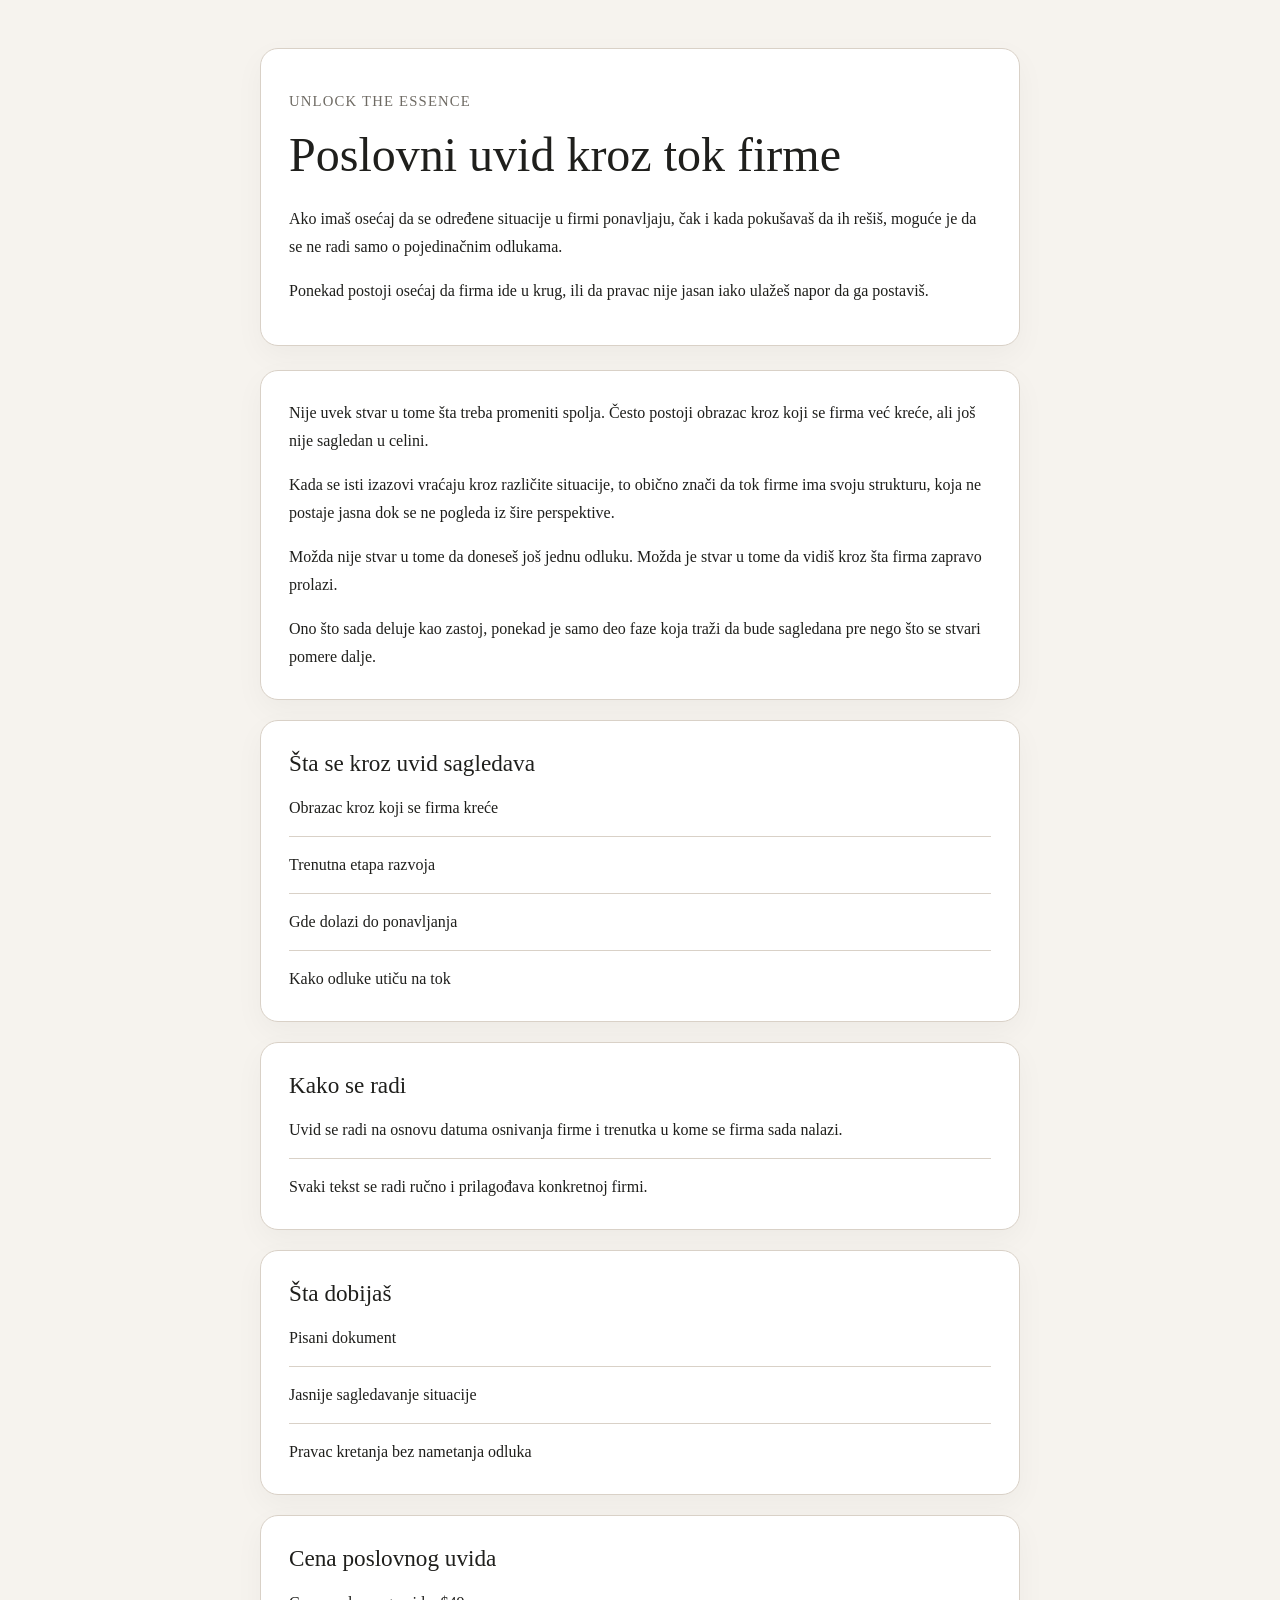
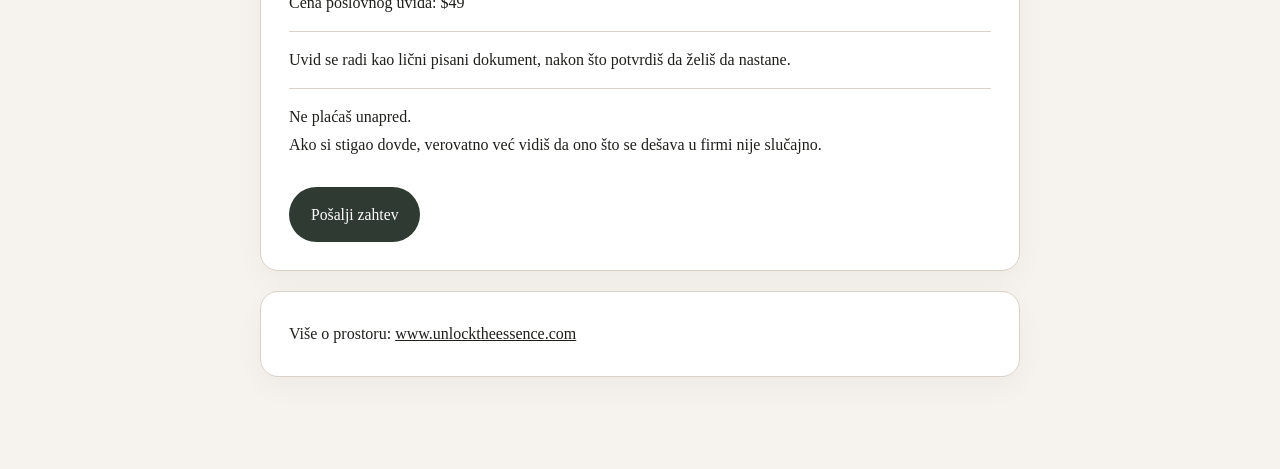
==== index.html @ c8be570e "Update index.html" ====
<!DOCTYPE html>
<html lang="sr">
<head>
  <meta charset="UTF-8" />
  <meta name="viewport" content="width=device-width, initial-scale=1.0" />
  <title>Poslovni uvid kroz tok firme | Unlock the Essence</title>
  <meta
    name="description"
    content="Ako imaš osećaj da se u firmi stvari ponavljaju ili da pravac nije jasan, ovde možeš sagledati obrazac kroz koji se firma kreće."
  />
  <link rel="stylesheet" href="style.css" />
</head>

<body>
  <main class="container">

    <section class="hero">
      <p class="eyebrow">Unlock the Essence</p>
      <h1>Poslovni uvid kroz tok firme</h1>

      <p>
        Ako imaš osećaj da se određene situacije u firmi ponavljaju, čak i kada pokušavaš da ih rešiš,
        moguće je da se ne radi samo o pojedinačnim odlukama.
      </p>

      <p>
        Ponekad postoji osećaj da firma ide u krug, ili da pravac nije jasan iako ulažeš napor da ga postaviš.
      </p>
    </section>

    <section class="section">

      <p>
        Nije uvek stvar u tome šta treba promeniti spolja.
        Često postoji obrazac kroz koji se firma već kreće, ali još nije sagledan u celini.
      </p>

      <p>
        Kada se isti izazovi vraćaju kroz različite situacije, to obično znači da tok firme ima svoju strukturu,
        koja ne postaje jasna dok se ne pogleda iz šire perspektive.
      </p>

      <p>
        Možda nije stvar u tome da doneseš još jednu odluku.
        Možda je stvar u tome da vidiš kroz šta firma zapravo prolazi.
      </p>

      <p>
        Ono što sada deluje kao zastoj, ponekad je samo deo faze koja traži da bude sagledana pre nego što se stvari pomere dalje.
      </p>

    </section>

    <section class="section">

      <h2>Šta se kroz uvid sagledava</h2>

      <div class="card">
        <p>Obrazac kroz koji se firma kreće</p>
        <p>Trenutna etapa razvoja</p>
        <p>Gde dolazi do ponavljanja</p>
        <p>Kako odluke utiču na tok</p>
      </div>

    </section>

    <section class="section">

      <h2>Kako se radi</h2>

      <div class="card">
        <p>
          Uvid se radi na osnovu datuma osnivanja firme i trenutka u kome se firma sada nalazi.
        </p>

        <p>
          Svaki tekst se radi ručno i prilagođava konkretnoj firmi.
        </p>
      </div>

    </section>

    <section class="section">

      <h2>Šta dobijaš</h2>

      <div class="card">
        <p>Pisani dokument</p>
        <p>Jasnije sagledavanje situacije</p>
        <p>Pravac kretanja bez nametanja odluka</p>
      </div>

    </section>

    <section class="section">

      <h2>Cena poslovnog uvida</h2>

      <div class="card">
        <p>Cena poslovnog uvida: $49</p>

        <p>
          Uvid se radi kao lični pisani dokument, nakon što potvrdiš da želiš da nastane.
        </p>

        <p>Ne plaćaš unapred.</p>
      </div>

      <!-- PRELAZ + CTA -->
      <p class="transition">
        Ako si stigao dovde, verovatno već vidiš da ono što se dešava u firmi nije slučajno.
      </p>

      <a class="button" href="https://uvid.unlocktheessence.com/#biznis">
        Pošalji zahtev
      </a>

    </section>

    <section class="section">
      <p>
        Više o prostoru:
        <a href="https://www.unlocktheessence.com">www.unlocktheessence.com</a>
      </p>
    </section>

  </main>
</body>
</html>
---- style.css ----
:root {
  --bg: #f6f3ee;
  --surface: #ffffff;
  --text: #1f1f1c;
  --muted: #6e6a63;
  --line: #d9d1c7;
  --accent: #2f3a32;
  --accent-hover: #243029;
  --max-width: 760px;
  --radius: 18px;
  --shadow: 0 10px 30px rgba(0, 0, 0, 0.04);
}

* {
  box-sizing: border-box;
}

html {
  font-size: 16px;
  scroll-behavior: smooth;
}

body {
  margin: 0;
  font-family: Georgia, "Times New Roman", serif;
  background: var(--bg);
  color: var(--text);
  line-height: 1.75;
}

main {
  display: block;
}

.container {
  width: min(100% - 32px, var(--max-width));
  margin: 0 auto;
  padding: 48px 0 72px;
}

.hero,
.section,
.ctaBlock {
  background: var(--surface);
  border: 1px solid var(--line);
  border-radius: var(--radius);
  box-shadow: var(--shadow);
}

.hero {
  padding: 40px 28px;
  margin-bottom: 24px;
}

.section {
  padding: 28px;
  margin-bottom: 20px;
}

.ctaBlock {
  padding: 36px 28px;
  text-align: left;
}

.eyebrow {
  margin: 0 0 10px;
  font-size: 0.92rem;
  letter-spacing: 0.08em;
  text-transform: uppercase;
  color: var(--muted);
}

h1,
h2 {
  margin-top: 0;
  color: var(--text);
  font-weight: 500;
  line-height: 1.25;
}

h1 {
  margin-bottom: 20px;
  font-size: clamp(2rem, 4vw, 3rem);
}

h2 {
  margin-bottom: 16px;
  font-size: 1.45rem;
}

p {
  margin: 0 0 16px;
}

p:last-child {
  margin-bottom: 0;
}

.card {
  padding: 0;
}

.card p {
  padding: 0 0 14px;
  margin: 0 0 14px;
  border-bottom: 1px solid var(--line);
}

.card p:last-child {
  padding-bottom: 0;
  margin-bottom: 0;
  border-bottom: none;
}

.button {
  display: inline-block;
  margin-top: 12px;
  padding: 14px 22px;
  border-radius: 999px;
  background: var(--accent);
  color: #ffffff;
  text-decoration: none;
  font-size: 0.98rem;
  transition: background 0.2s ease, transform 0.2s ease;
}

.button:hover,
.button:focus {
  background: var(--accent-hover);
  transform: translateY(-1px);
}

.button:focus-visible {
  outline: 2px solid #000;
  outline-offset: 3px;
}

a {
  color: inherit;
}

@media (max-width: 640px) {
  .container {
    width: min(100% - 20px, var(--max-width));
    padding: 24px 0 48px;
  }

  .hero,
  .section,
  .ctaBlock {
    padding-left: 20px;
    padding-right: 20px;
  }

  .hero {
    padding-top: 28px;
    padding-bottom: 28px;
  }

  .section,
  .ctaBlock {
    padding-top: 22px;
    padding-bottom: 22px;
  }

  h2 {
    font-size: 1.28rem;
  }
}
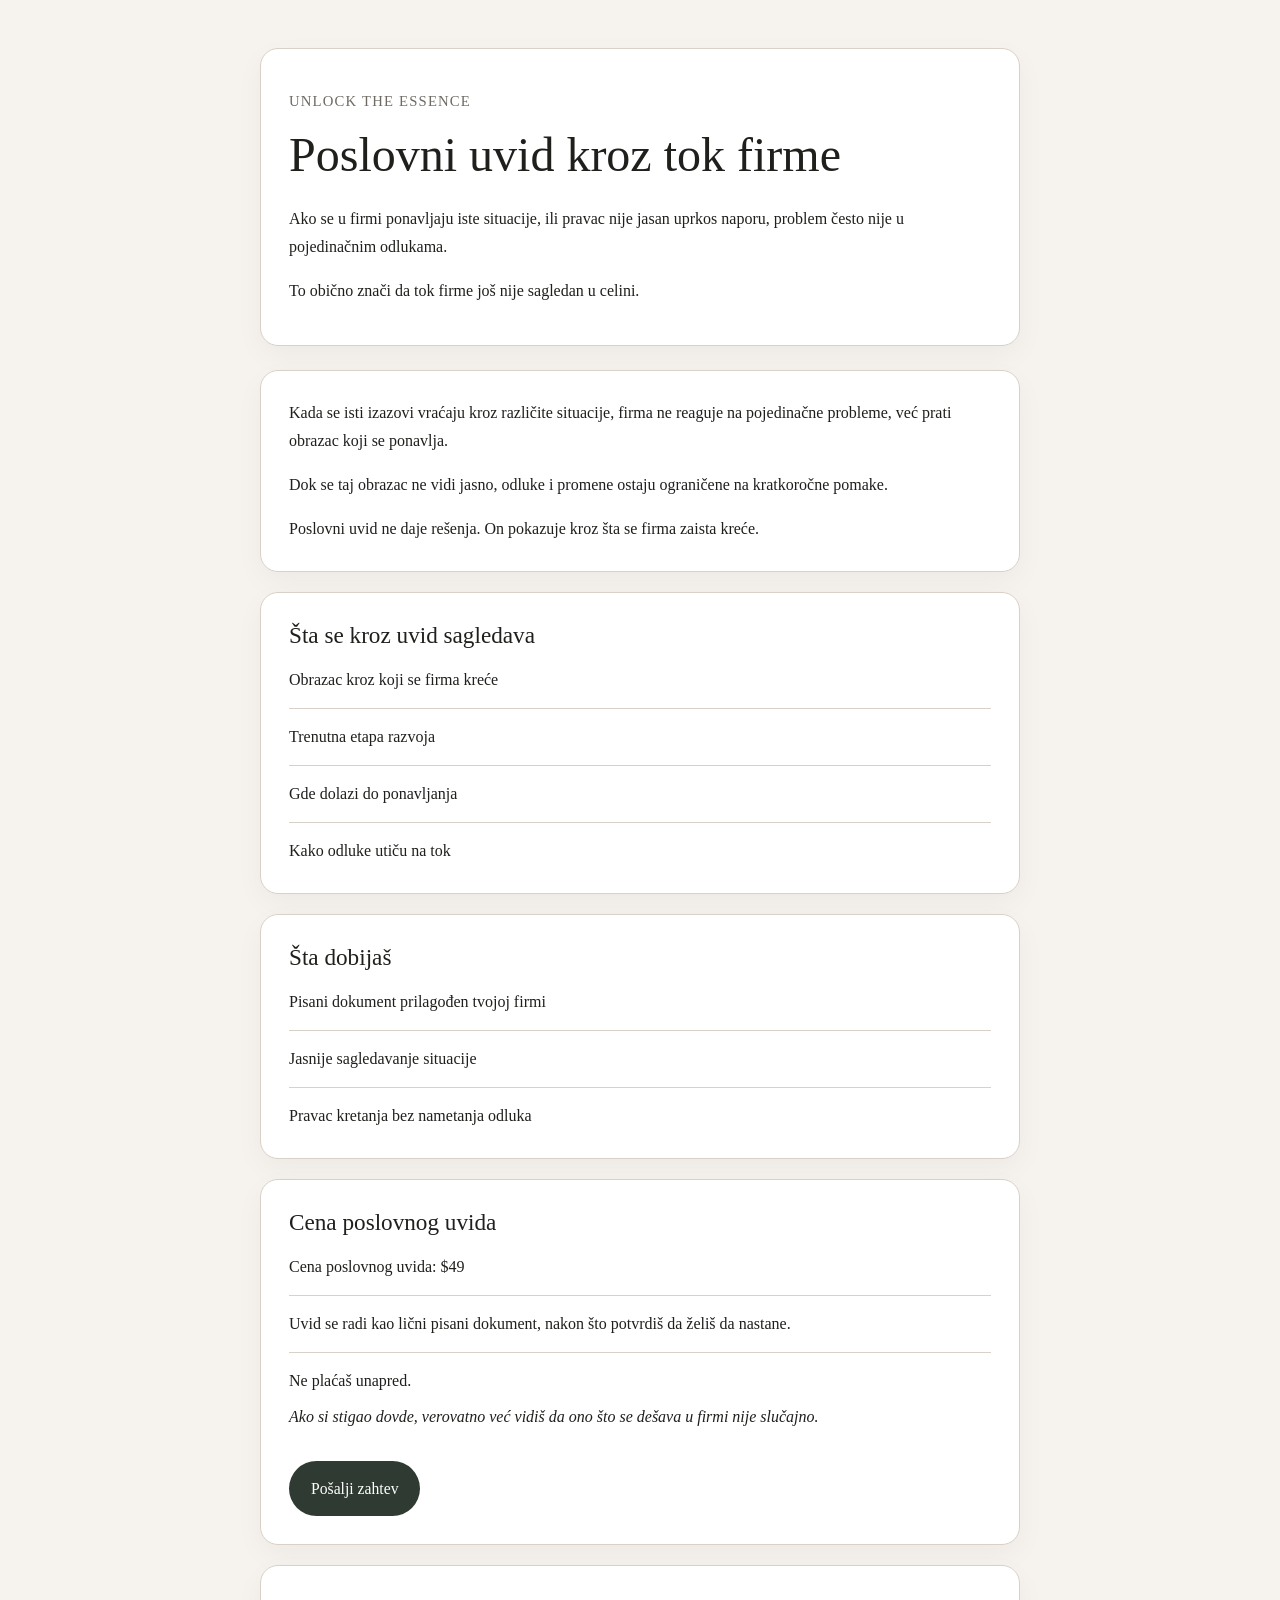
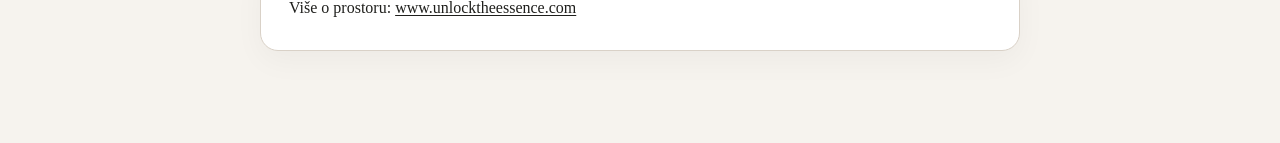
==== commit d03f40c3: "Update index.html" ====
--- a/index.html
+++ b/index.html
@@ -19,34 +19,32 @@
       <h1>Poslovni uvid kroz tok firme</h1>
 
       <p>
-        Ako imaš osećaj da se određene situacije u firmi ponavljaju, čak i kada pokušavaš da ih rešiš,
-        moguće je da se ne radi samo o pojedinačnim odlukama.
+        Ako se u firmi ponavljaju iste situacije,
+        ili pravac nije jasan uprkos naporu,
+        problem često nije u pojedinačnim odlukama.
       </p>
 
       <p>
-        Ponekad postoji osećaj da firma ide u krug, ili da pravac nije jasan iako ulažeš napor da ga postaviš.
+        To obično znači da tok firme još nije sagledan u celini.
       </p>
     </section>
 
     <section class="section">
 
       <p>
-        Nije uvek stvar u tome šta treba promeniti spolja.
-        Često postoji obrazac kroz koji se firma već kreće, ali još nije sagledan u celini.
+        Kada se isti izazovi vraćaju kroz različite situacije,
+        firma ne reaguje na pojedinačne probleme,
+        već prati obrazac koji se ponavlja.
       </p>
 
       <p>
-        Kada se isti izazovi vraćaju kroz različite situacije, to obično znači da tok firme ima svoju strukturu,
-        koja ne postaje jasna dok se ne pogleda iz šire perspektive.
+        Dok se taj obrazac ne vidi jasno,
+        odluke i promene ostaju ograničene na kratkoročne pomake.
       </p>
 
       <p>
-        Možda nije stvar u tome da doneseš još jednu odluku.
-        Možda je stvar u tome da vidiš kroz šta firma zapravo prolazi.
-      </p>
-
-      <p>
-        Ono što sada deluje kao zastoj, ponekad je samo deo faze koja traži da bude sagledana pre nego što se stvari pomere dalje.
+        Poslovni uvid ne daje rešenja.
+        On pokazuje kroz šta se firma zaista kreće.
       </p>
 
     </section>
@@ -66,26 +64,10 @@
 
     <section class="section">
 
-      <h2>Kako se radi</h2>
-
-      <div class="card">
-        <p>
-          Uvid se radi na osnovu datuma osnivanja firme i trenutka u kome se firma sada nalazi.
-        </p>
-
-        <p>
-          Svaki tekst se radi ručno i prilagođava konkretnoj firmi.
-        </p>
-      </div>
-
-    </section>
-
-    <section class="section">
-
       <h2>Šta dobijaš</h2>
 
       <div class="card">
-        <p>Pisani dokument</p>
+        <p>Pisani dokument prilagođen tvojoj firmi</p>
         <p>Jasnije sagledavanje situacije</p>
         <p>Pravac kretanja bez nametanja odluka</p>
       </div>
@@ -106,7 +88,6 @@
         <p>Ne plaćaš unapred.</p>
       </div>
 
-      <!-- PRELAZ + CTA -->
       <p class="transition">
         Ako si stigao dovde, verovatno već vidiš da ono što se dešava u firmi nije slučajno.
       </p>
--- a/style.css
+++ b/style.css
@@ -96,6 +96,13 @@
   margin-bottom: 0;
 }
 
+.transition {
+  margin-top: 8px;
+  margin-bottom: 18px;
+  color: var(--text);
+  font-style: italic;
+}
+
 .card {
   padding: 0;
 }
@@ -139,6 +146,16 @@
   color: inherit;
 }
 
+.section a:not(.button) {
+  text-decoration: underline;
+  text-underline-offset: 2px;
+}
+
+.section a:not(.button):hover,
+.section a:not(.button):focus {
+  opacity: 0.78;
+}
+
 @media (max-width: 640px) {
   .container {
     width: min(100% - 20px, var(--max-width));
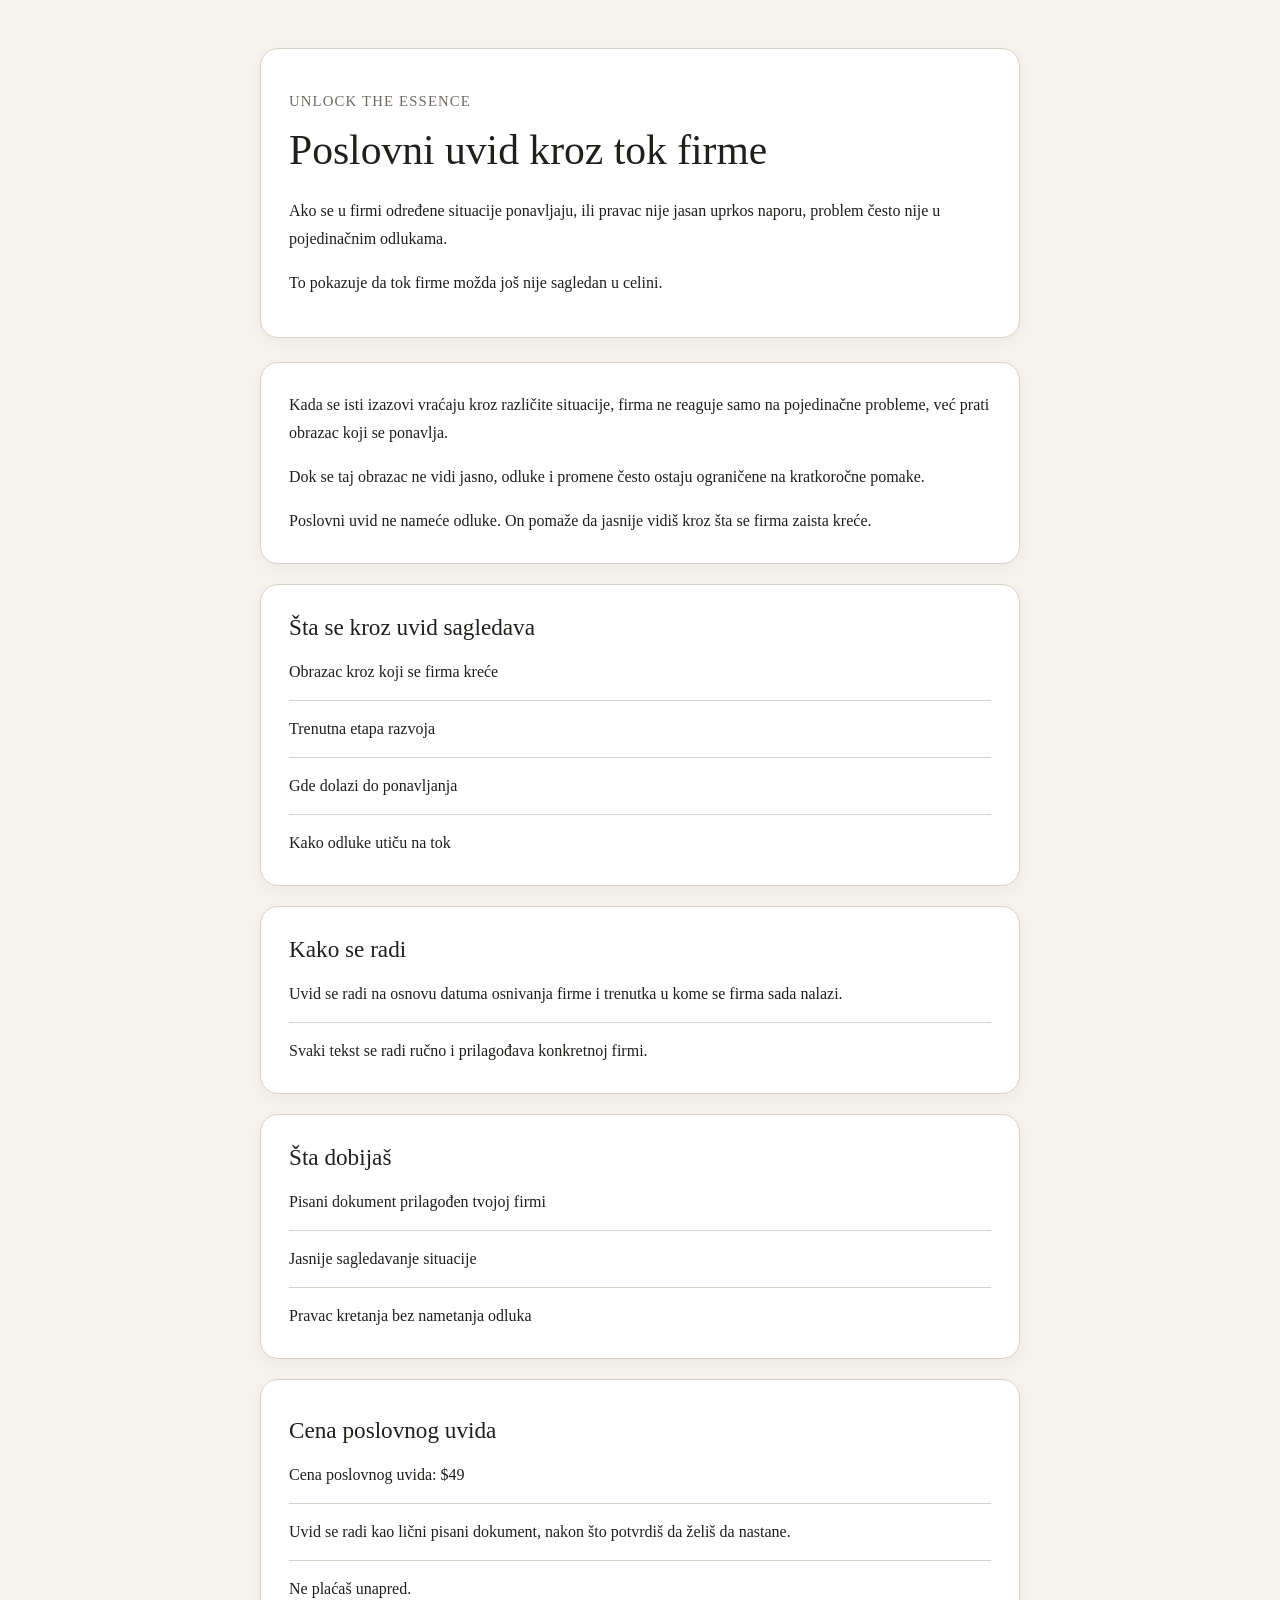
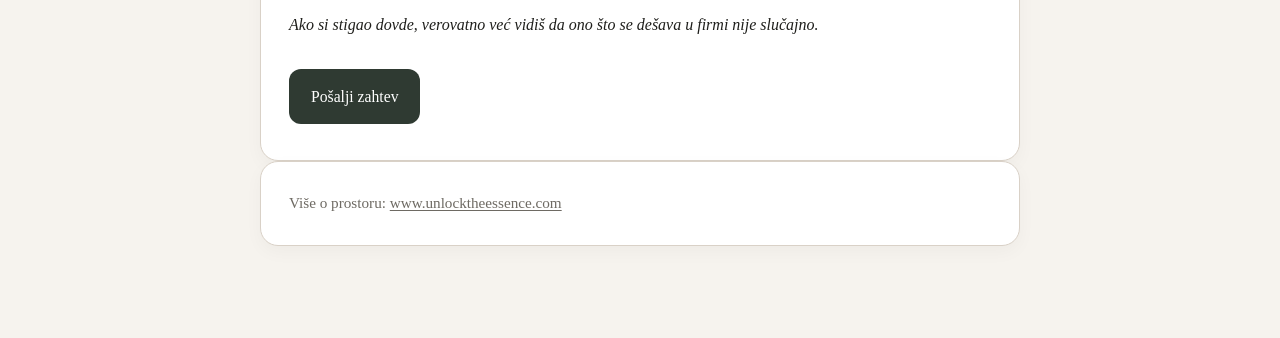
==== commit b27fe9a1: "Update index.html" ====
--- a/index.html
+++ b/index.html
@@ -6,7 +6,7 @@
   <title>Poslovni uvid kroz tok firme | Unlock the Essence</title>
   <meta
     name="description"
-    content="Ako imaš osećaj da se u firmi stvari ponavljaju ili da pravac nije jasan, ovde možeš sagledati obrazac kroz koji se firma kreće."
+    content="Ako se u firmi stvari ponavljaju ili pravac nije jasan, ovde možeš sagledati obrazac kroz koji se firma kreće."
   />
   <link rel="stylesheet" href="style.css" />
 </head>
@@ -19,38 +19,35 @@
       <h1>Poslovni uvid kroz tok firme</h1>
 
       <p>
-        Ako se u firmi ponavljaju iste situacije,
+        Ako se u firmi određene situacije ponavljaju,
         ili pravac nije jasan uprkos naporu,
         problem često nije u pojedinačnim odlukama.
       </p>
 
       <p>
-        To obično znači da tok firme još nije sagledan u celini.
+        To pokazuje da tok firme možda još nije sagledan u celini.
       </p>
     </section>
 
     <section class="section">
-
       <p>
         Kada se isti izazovi vraćaju kroz različite situacije,
-        firma ne reaguje na pojedinačne probleme,
+        firma ne reaguje samo na pojedinačne probleme,
         već prati obrazac koji se ponavlja.
       </p>
 
       <p>
         Dok se taj obrazac ne vidi jasno,
-        odluke i promene ostaju ograničene na kratkoročne pomake.
+        odluke i promene često ostaju ograničene na kratkoročne pomake.
       </p>
 
       <p>
-        Poslovni uvid ne daje rešenja.
-        On pokazuje kroz šta se firma zaista kreće.
+        Poslovni uvid ne nameće odluke.
+        On pomaže da jasnije vidiš kroz šta se firma zaista kreće.
       </p>
-
     </section>
 
     <section class="section">
-
       <h2>Šta se kroz uvid sagledava</h2>
 
       <div class="card">
@@ -59,11 +56,23 @@
         <p>Gde dolazi do ponavljanja</p>
         <p>Kako odluke utiču na tok</p>
       </div>
-
     </section>
 
     <section class="section">
+      <h2>Kako se radi</h2>
 
+      <div class="card">
+        <p>
+          Uvid se radi na osnovu datuma osnivanja firme i trenutka u kome se firma sada nalazi.
+        </p>
+
+        <p>
+          Svaki tekst se radi ručno i prilagođava konkretnoj firmi.
+        </p>
+      </div>
+    </section>
+
+    <section class="section">
       <h2>Šta dobijaš</h2>
 
       <div class="card">
@@ -71,11 +80,9 @@
         <p>Jasnije sagledavanje situacije</p>
         <p>Pravac kretanja bez nametanja odluka</p>
       </div>
-
     </section>
 
-    <section class="section">
-
+    <section class="ctaBlock">
       <h2>Cena poslovnog uvida</h2>
 
       <div class="card">
@@ -95,7 +102,6 @@
       <a class="button" href="https://uvid.unlocktheessence.com/#biznis">
         Pošalji zahtev
       </a>
-
     </section>
 
     <section class="section">
--- a/style.css
+++ b/style.css
@@ -8,7 +8,7 @@
   --accent-hover: #243029;
   --max-width: 760px;
   --radius: 18px;
-  --shadow: 0 10px 30px rgba(0, 0, 0, 0.04);
+  --shadow: 0 6px 18px rgba(0, 0, 0, 0.035);
 }
 
 * {
@@ -80,7 +80,7 @@
 
 h1 {
   margin-bottom: 20px;
-  font-size: clamp(2rem, 4vw, 3rem);
+  font-size: clamp(1.9rem, 3.5vw, 2.6rem);
 }
 
 h2 {
@@ -123,7 +123,7 @@
   display: inline-block;
   margin-top: 12px;
   padding: 14px 22px;
-  border-radius: 999px;
+  border-radius: 12px;
   background: var(--accent);
   color: #ffffff;
   text-decoration: none;
@@ -156,6 +156,11 @@
   opacity: 0.78;
 }
 
+.section:last-of-type {
+  color: var(--muted);
+  font-size: 0.95rem;
+}
+
 @media (max-width: 640px) {
   .container {
     width: min(100% - 20px, var(--max-width));
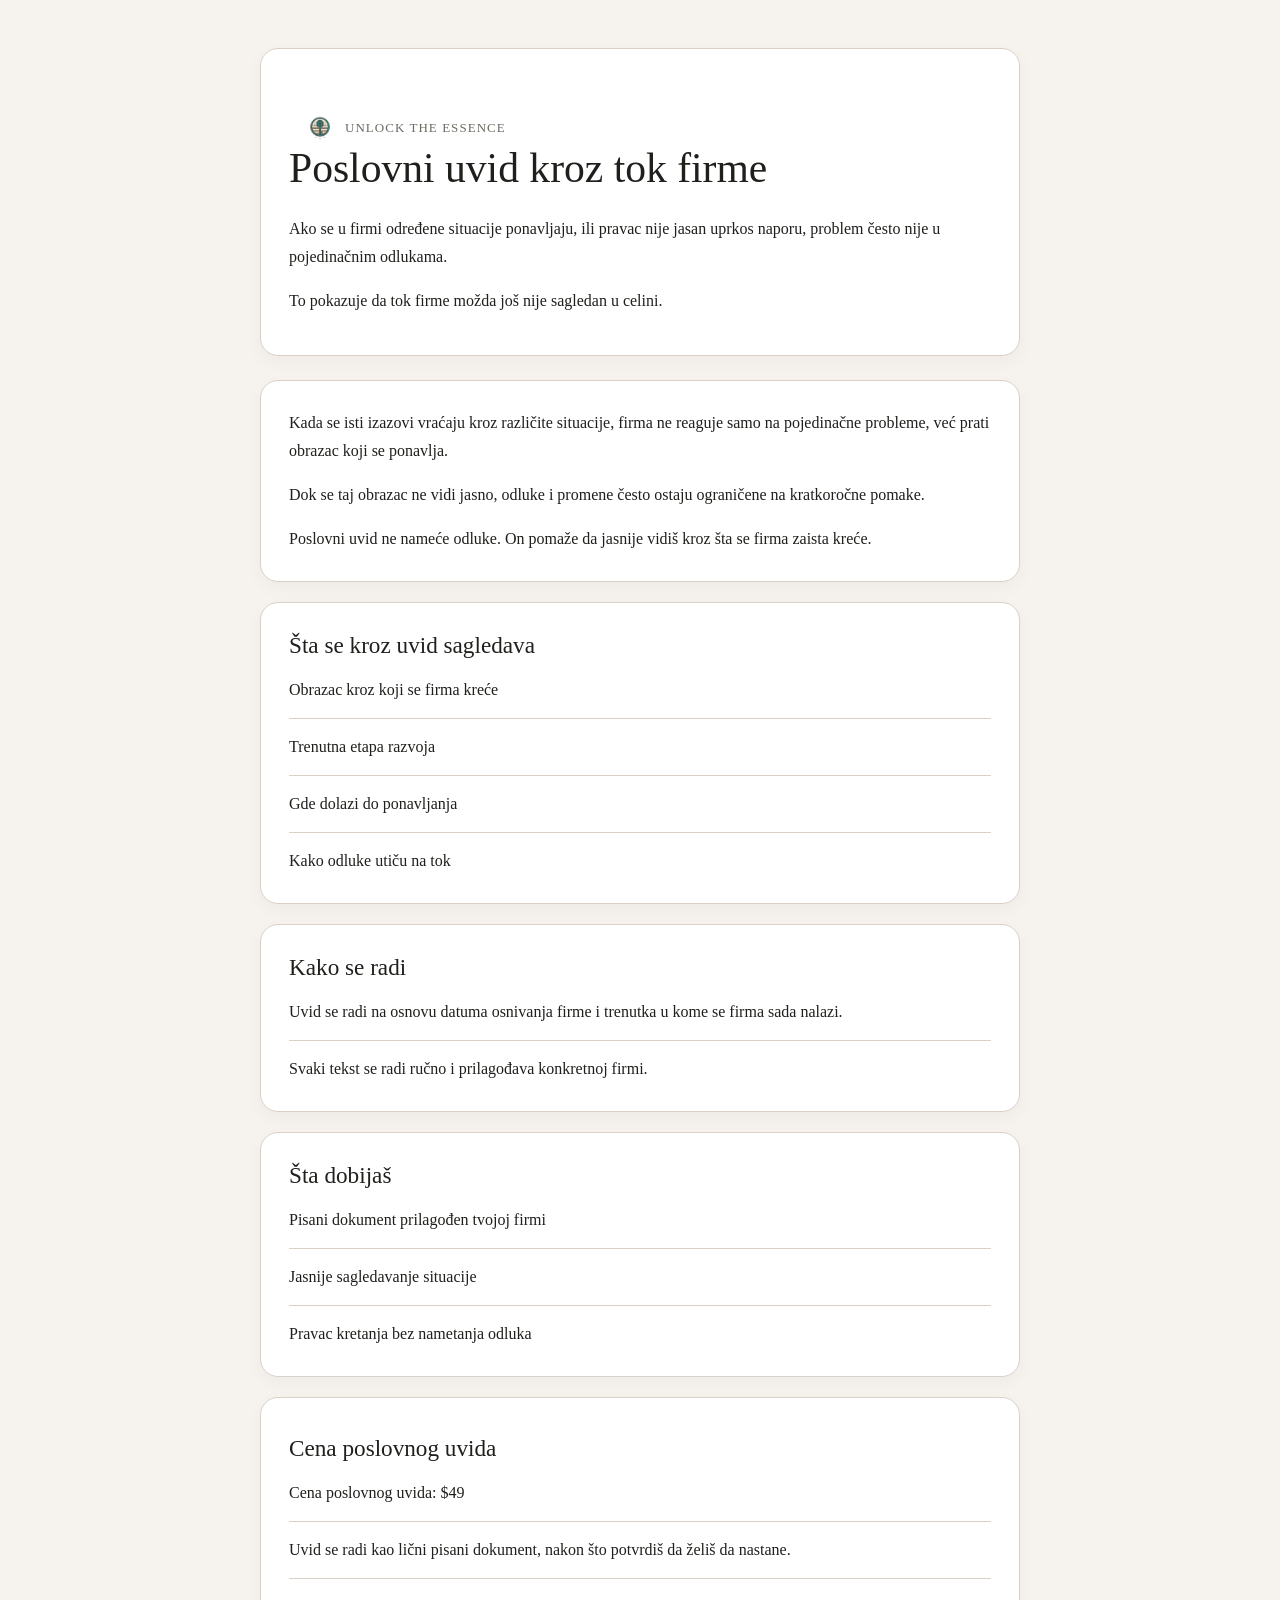
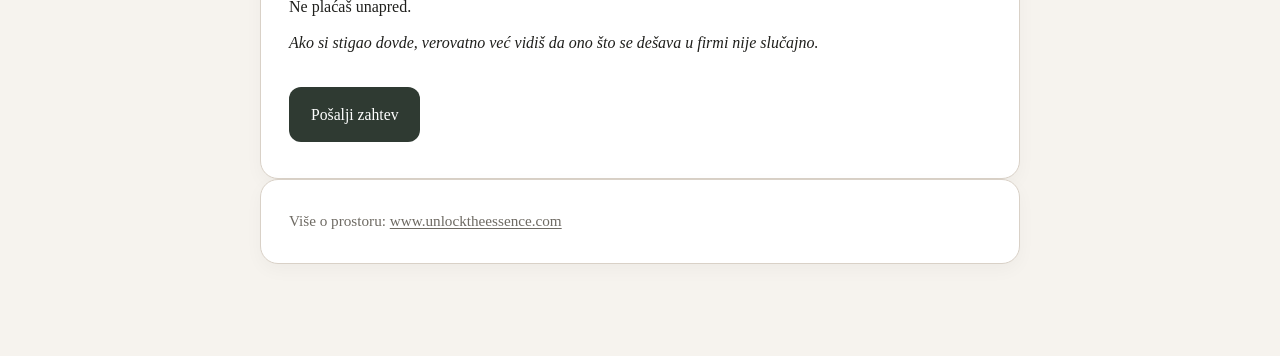
==== commit 2c919dac: "Update index.html" ====
--- a/index.html
+++ b/index.html
@@ -3,6 +3,9 @@
 <head>
   <meta charset="UTF-8" />
   <meta name="viewport" content="width=device-width, initial-scale=1.0" />
+  <link rel="icon" href="/unlock-the-essence-logo.png">
+<link rel="shortcut icon" href="/unlock-the-essence-logo.png">
+<link rel="apple-touch-icon" href="/unlock-the-essence-logo.png">
   <title>Poslovni uvid kroz tok firme | Unlock the Essence</title>
   <meta
     name="description"
@@ -15,7 +18,12 @@
   <main class="container">
 
     <section class="hero">
-      <p class="eyebrow">Unlock the Essence</p>
+      <header class="site-header">
+  <a href="https://www.unlocktheessence.com" class="brand">
+    <img src="unlock-the-essence-logo.png" alt="Unlock the Essence" class="logo">
+    <span class="brand-text">Unlock the Essence</span>
+  </a>
+</header>
       <h1>Poslovni uvid kroz tok firme</h1>
 
       <p>
--- a/style.css
+++ b/style.css
@@ -189,3 +189,32 @@
     font-size: 1.28rem;
   }
 }
+.site-header {
+  width: min(100% - 32px, var(--max-width));
+  margin: 24px auto 0;
+}
+
+.brand {
+  display: flex;
+  align-items: center;
+  gap: 10px;
+  text-decoration: none;
+}
+
+.logo {
+  height: 30px;
+  opacity: 0.85;
+  transition: 0.2s ease;
+}
+
+.brand-text {
+  font-size: 13px;
+  letter-spacing: 0.08em;
+  text-transform: uppercase;
+  color: var(--muted);
+}
+
+.brand:hover .logo,
+.brand:hover .brand-text {
+  opacity: 1;
+}
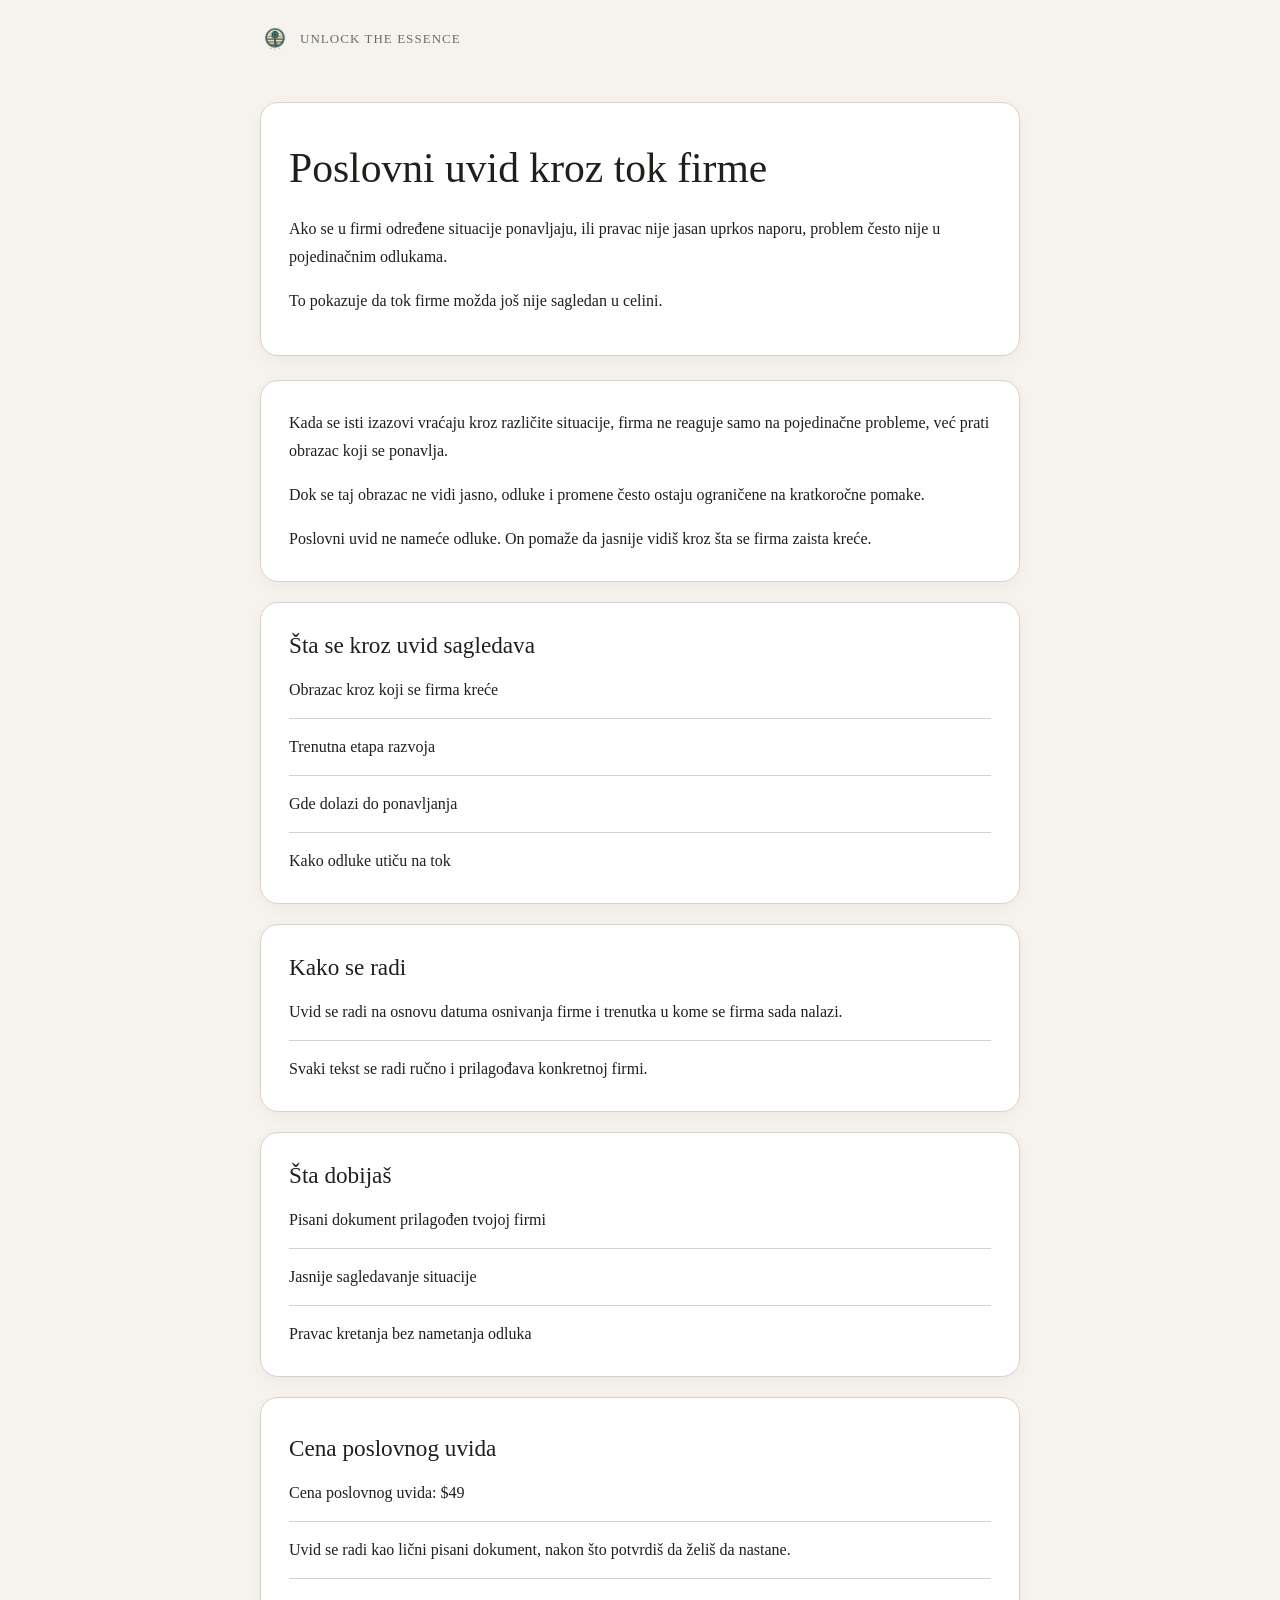
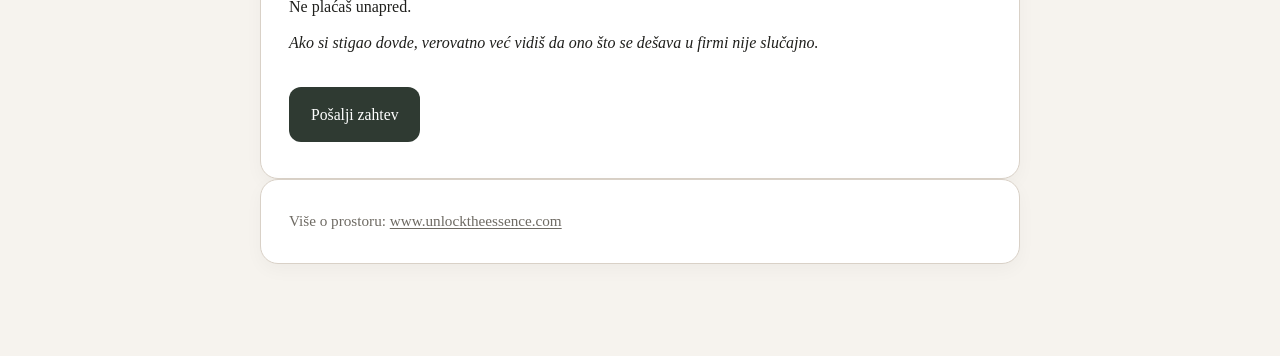
==== commit 040b0705: "Update index.html" ====
--- a/index.html
+++ b/index.html
@@ -3,9 +3,11 @@
 <head>
   <meta charset="UTF-8" />
   <meta name="viewport" content="width=device-width, initial-scale=1.0" />
+
   <link rel="icon" href="/unlock-the-essence-logo.png">
-<link rel="shortcut icon" href="/unlock-the-essence-logo.png">
-<link rel="apple-touch-icon" href="/unlock-the-essence-logo.png">
+  <link rel="shortcut icon" href="/unlock-the-essence-logo.png">
+  <link rel="apple-touch-icon" href="/unlock-the-essence-logo.png">
+
   <title>Poslovni uvid kroz tok firme | Unlock the Essence</title>
   <meta
     name="description"
@@ -15,15 +17,17 @@
 </head>
 
 <body>
+
+  <header class="site-header">
+    <a href="https://www.unlocktheessence.com" class="brand">
+      <img src="unlock-the-essence-logo.png" alt="Unlock the Essence" class="logo">
+      <span class="brand-text">Unlock the Essence</span>
+    </a>
+  </header>
+
   <main class="container">
 
     <section class="hero">
-      <header class="site-header">
-  <a href="https://www.unlocktheessence.com" class="brand">
-    <img src="unlock-the-essence-logo.png" alt="Unlock the Essence" class="logo">
-    <span class="brand-text">Unlock the Essence</span>
-  </a>
-</header>
       <h1>Poslovni uvid kroz tok firme</h1>
 
       <p>
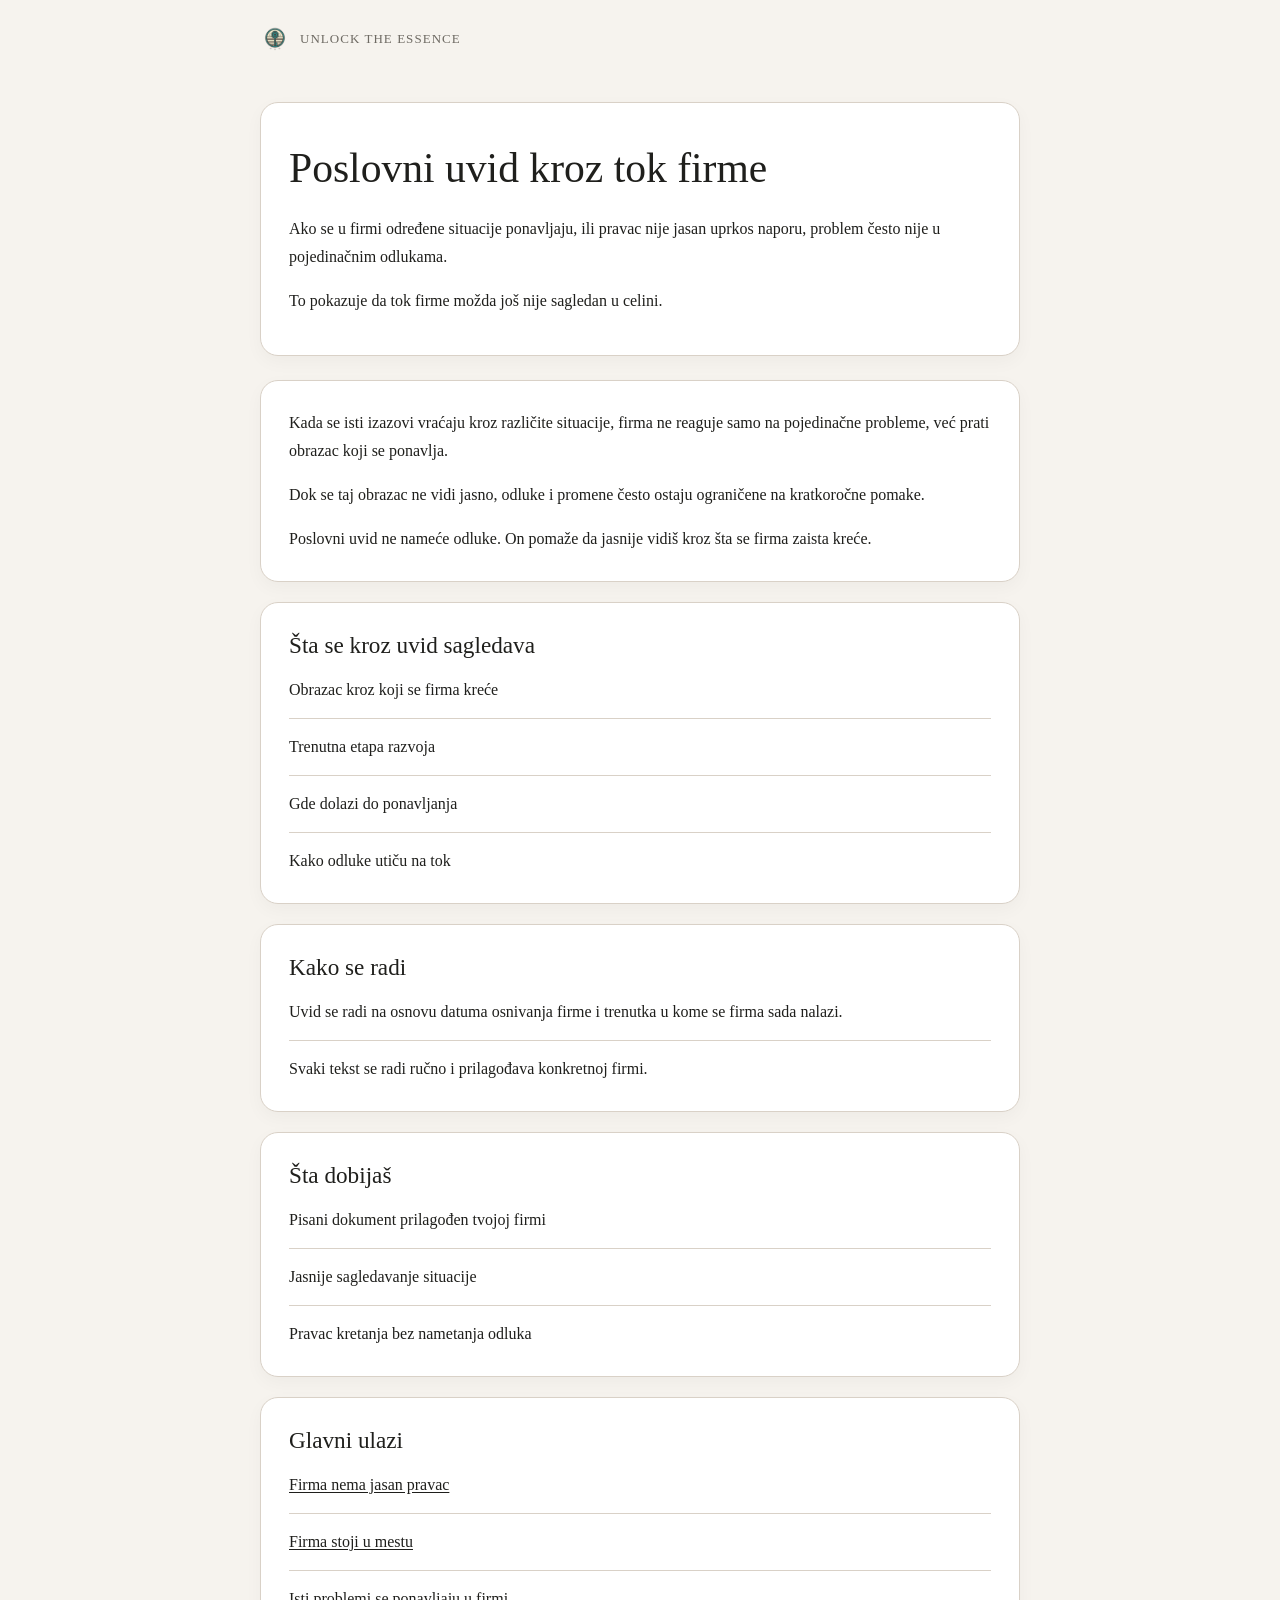
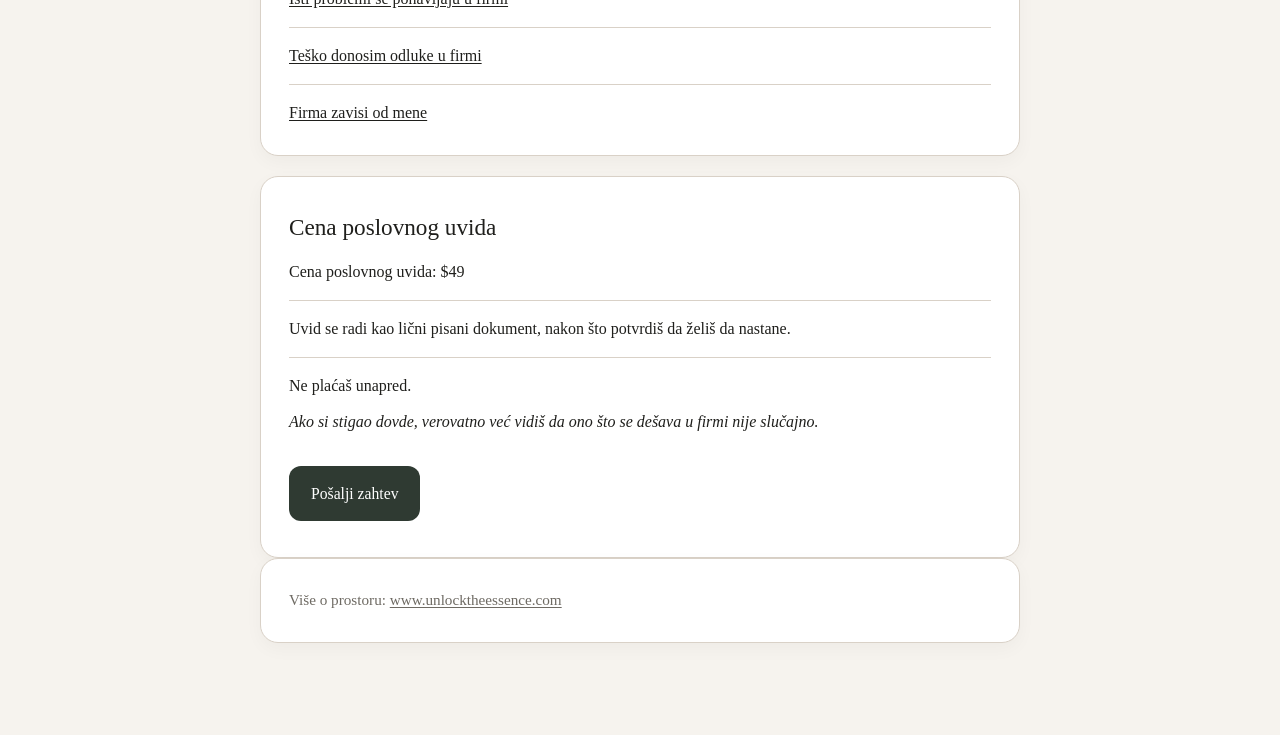
==== commit 5642442b: "Polish SEO head for business homepage" ====
--- a/index.html
+++ b/index.html
@@ -2,17 +2,29 @@
 <html lang="sr">
 <head>
   <meta charset="UTF-8" />
+  <title>Poslovni uvid kroz tok firme | Unlock the Essence</title>
+  <meta name="description" content="Ako se u firmi ponavljaju iste situacije ili pravac nije jasan, ovde možeš mirnije sagledati tok firme i obrazac koji se pojavljuje." />
+  <meta name="robots" content="index, follow" />
+  <meta name="theme-color" content="#f7f4ee" />
+  <link rel="canonical" href="https://biznis.unlocktheessence.com/" />
+
+  <meta property="og:locale" content="sr_RS" />
+  <meta property="og:type" content="website" />
+  <meta property="og:title" content="Poslovni uvid kroz tok firme | Unlock the Essence" />
+  <meta property="og:description" content="Ako se u firmi ponavljaju iste situacije ili pravac nije jasan, ovde možeš mirnije sagledati tok firme i obrazac koji se pojavljuje." />
+  <meta property="og:url" content="https://biznis.unlocktheessence.com/" />
+  <meta property="og:site_name" content="Unlock the Essence" />
+  <meta property="og:image" content="https://biznis.unlocktheessence.com/unlock-the-essence-logo.png" />
+
+  <meta name="twitter:card" content="summary_large_image" />
+  <meta name="twitter:title" content="Poslovni uvid kroz tok firme | Unlock the Essence" />
+  <meta name="twitter:description" content="Ako se u firmi ponavljaju iste situacije ili pravac nije jasan, ovde možeš mirnije sagledati tok firme i obrazac koji se pojavljuje." />
+  <meta name="twitter:image" content="https://biznis.unlocktheessence.com/unlock-the-essence-logo.png" />
+
   <meta name="viewport" content="width=device-width, initial-scale=1.0" />
-
-  <link rel="icon" href="/unlock-the-essence-logo.png">
-  <link rel="shortcut icon" href="/unlock-the-essence-logo.png">
-  <link rel="apple-touch-icon" href="/unlock-the-essence-logo.png">
-
-  <title>Poslovni uvid kroz tok firme | Unlock the Essence</title>
-  <meta
-    name="description"
-    content="Ako se u firmi stvari ponavljaju ili pravac nije jasan, ovde možeš sagledati obrazac kroz koji se firma kreće."
-  />
+  <link rel="icon" href="/unlock-the-essence-logo.png" />
+  <link rel="shortcut icon" href="/unlock-the-essence-logo.png" />
+  <link rel="apple-touch-icon" href="/unlock-the-essence-logo.png" />
   <link rel="stylesheet" href="style.css" />
 </head>
 
@@ -94,6 +106,18 @@
       </div>
     </section>
 
+    <section class="section">
+      <h2>Glavni ulazi</h2>
+
+      <div class="card">
+        <p><a href="/firma-bez-pravca.html">Firma nema jasan pravac</a></p>
+        <p><a href="/zastoj-u-firmi.html">Firma stoji u mestu</a></p>
+        <p><a href="/ponavljanje-problema.html">Isti problemi se ponavljaju u firmi</a></p>
+        <p><a href="/nejasne-odluke.html">Teško donosim odluke u firmi</a></p>
+        <p><a href="/firma-zavisi-od-mene.html">Firma zavisi od mene</a></p>
+      </div>
+    </section>
+
     <section class="ctaBlock">
       <h2>Cena poslovnog uvida</h2>
 
@@ -111,7 +135,7 @@
         Ako si stigao dovde, verovatno već vidiš da ono što se dešava u firmi nije slučajno.
       </p>
 
-      <a class="button" href="https://uvid.unlocktheessence.com/#biznis">
+      <a class="button" href="https://zahtev.unlocktheessence.com/">
         Pošalji zahtev
       </a>
     </section>
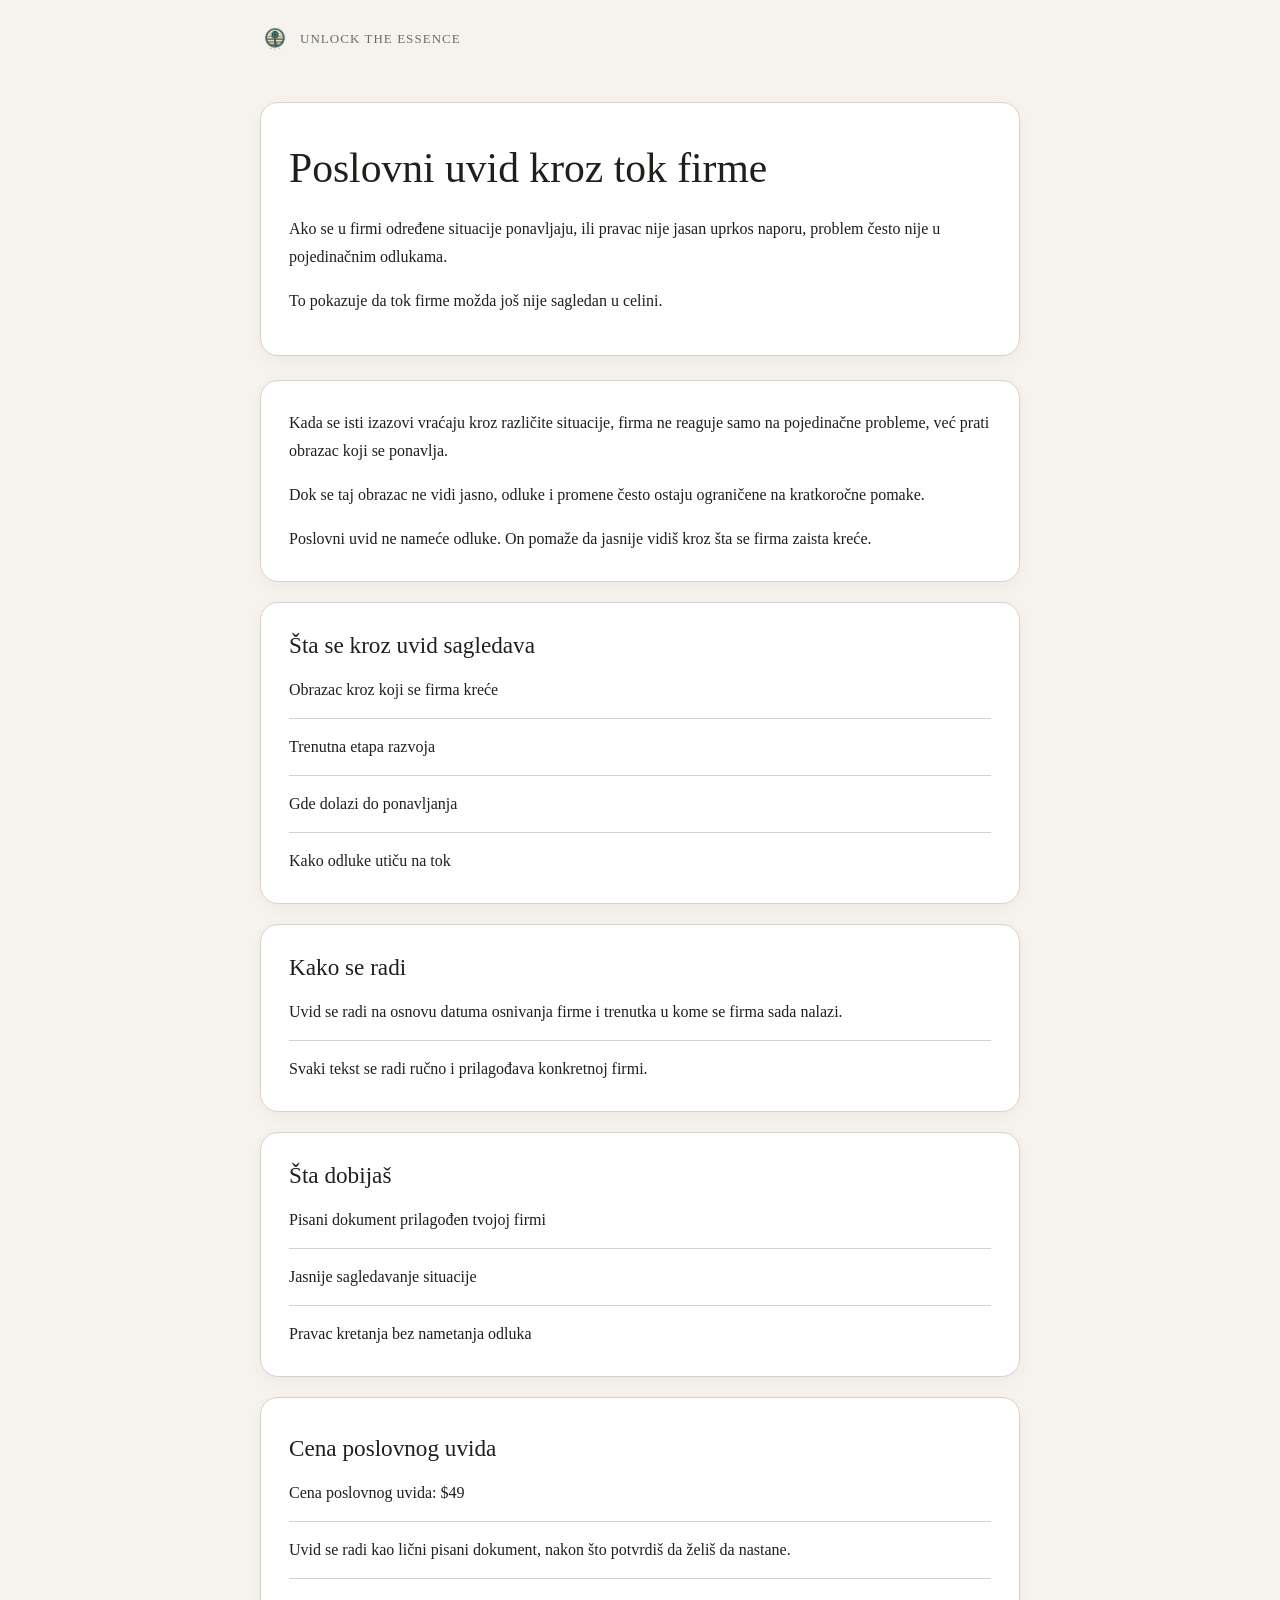
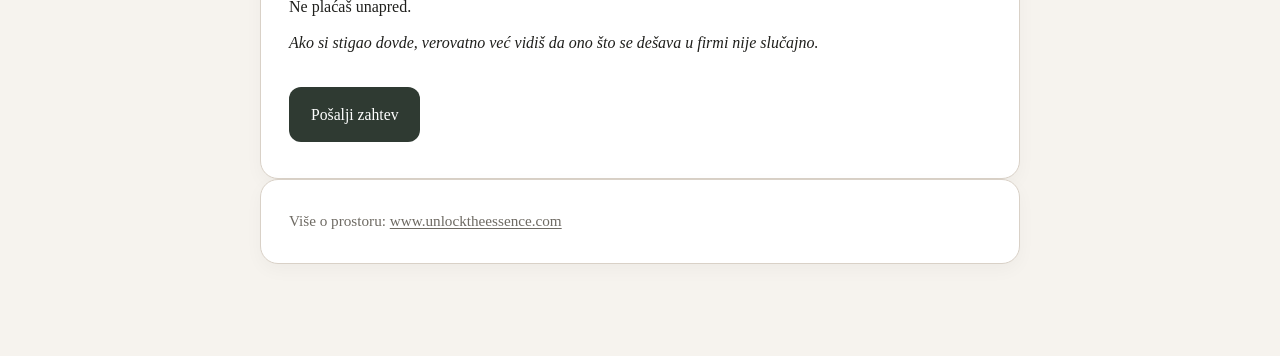
==== commit f2c8b5a1: "Update index.html" ====
--- a/index.html
+++ b/index.html
@@ -106,18 +106,6 @@
       </div>
     </section>
 
-    <section class="section">
-      <h2>Glavni ulazi</h2>
-
-      <div class="card">
-        <p><a href="/firma-bez-pravca.html">Firma nema jasan pravac</a></p>
-        <p><a href="/zastoj-u-firmi.html">Firma stoji u mestu</a></p>
-        <p><a href="/ponavljanje-problema.html">Isti problemi se ponavljaju u firmi</a></p>
-        <p><a href="/nejasne-odluke.html">Teško donosim odluke u firmi</a></p>
-        <p><a href="/firma-zavisi-od-mene.html">Firma zavisi od mene</a></p>
-      </div>
-    </section>
-
     <section class="ctaBlock">
       <h2>Cena poslovnog uvida</h2>
 
@@ -135,7 +123,7 @@
         Ako si stigao dovde, verovatno već vidiš da ono što se dešava u firmi nije slučajno.
       </p>
 
-      <a class="button" href="https://zahtev.unlocktheessence.com/">
+      <a class="button" href="https://uvid.unlocktheessence.com/#biznis">
         Pošalji zahtev
       </a>
     </section>
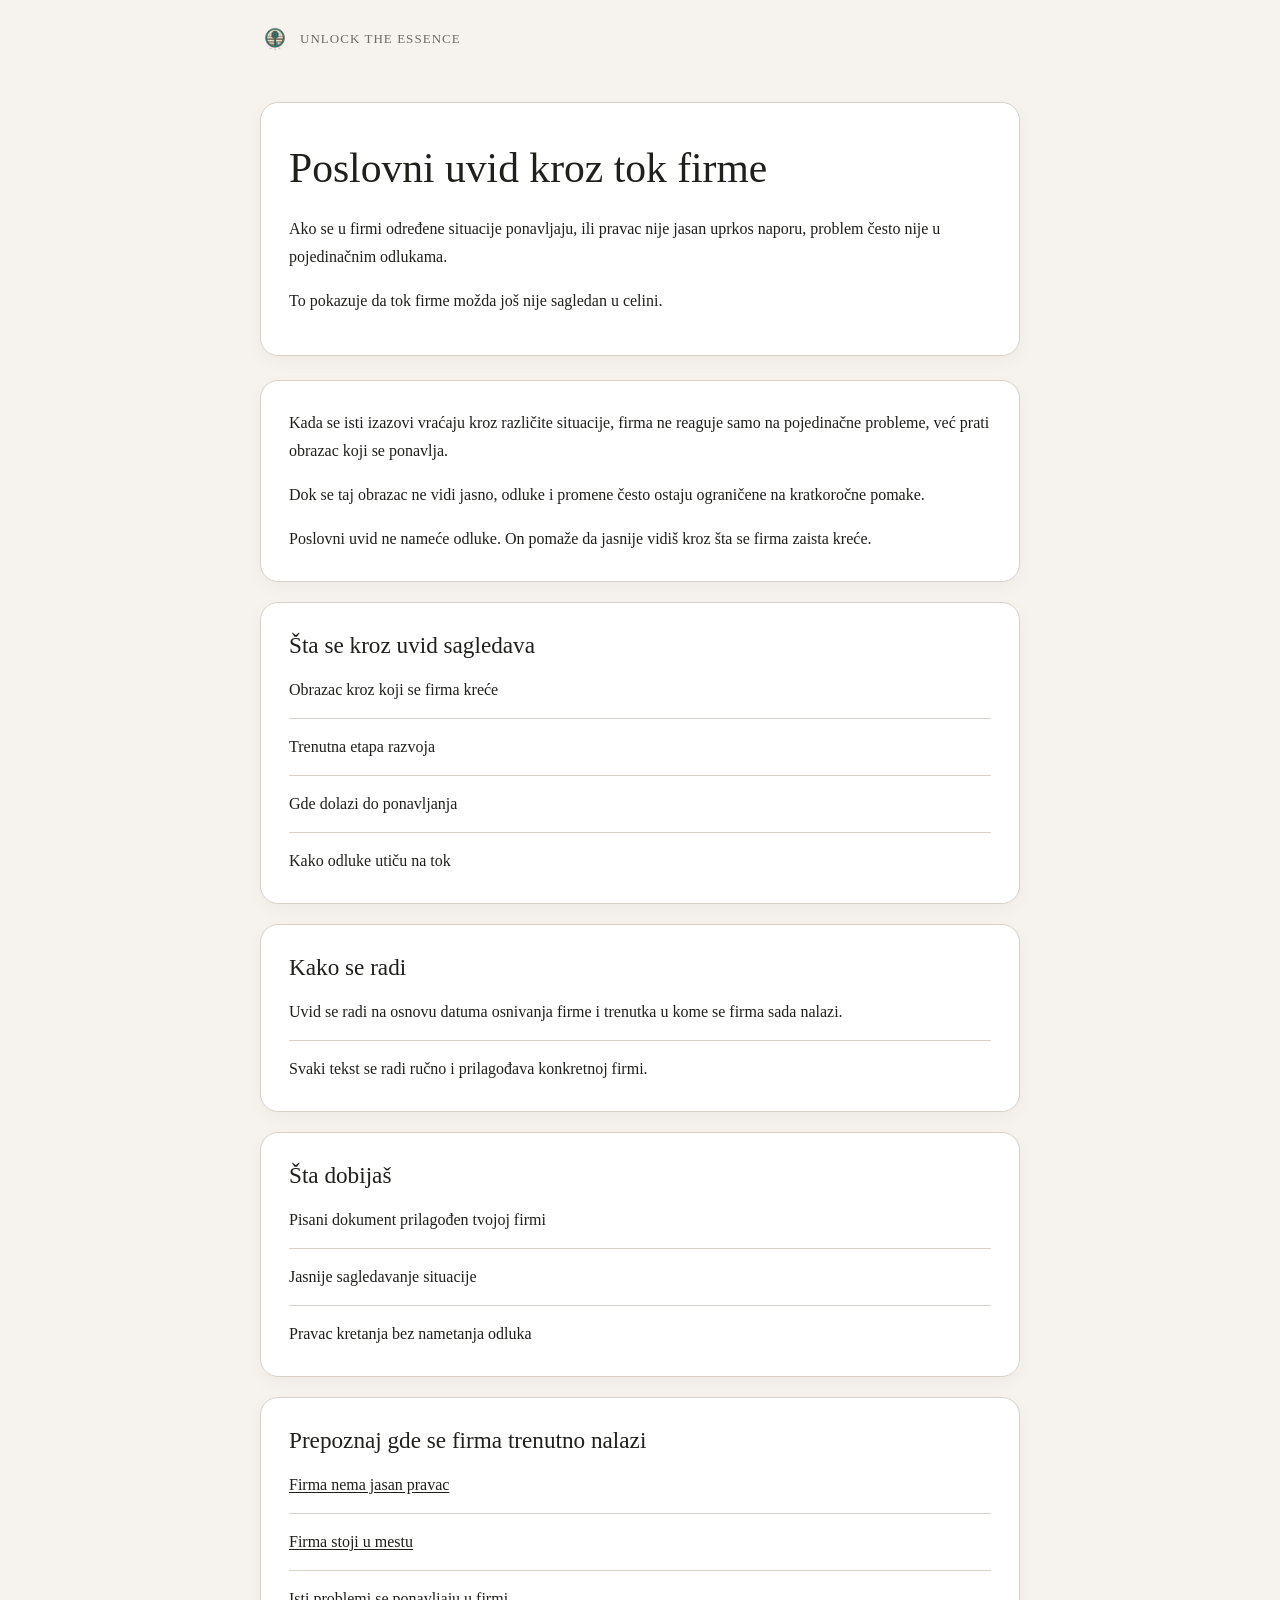
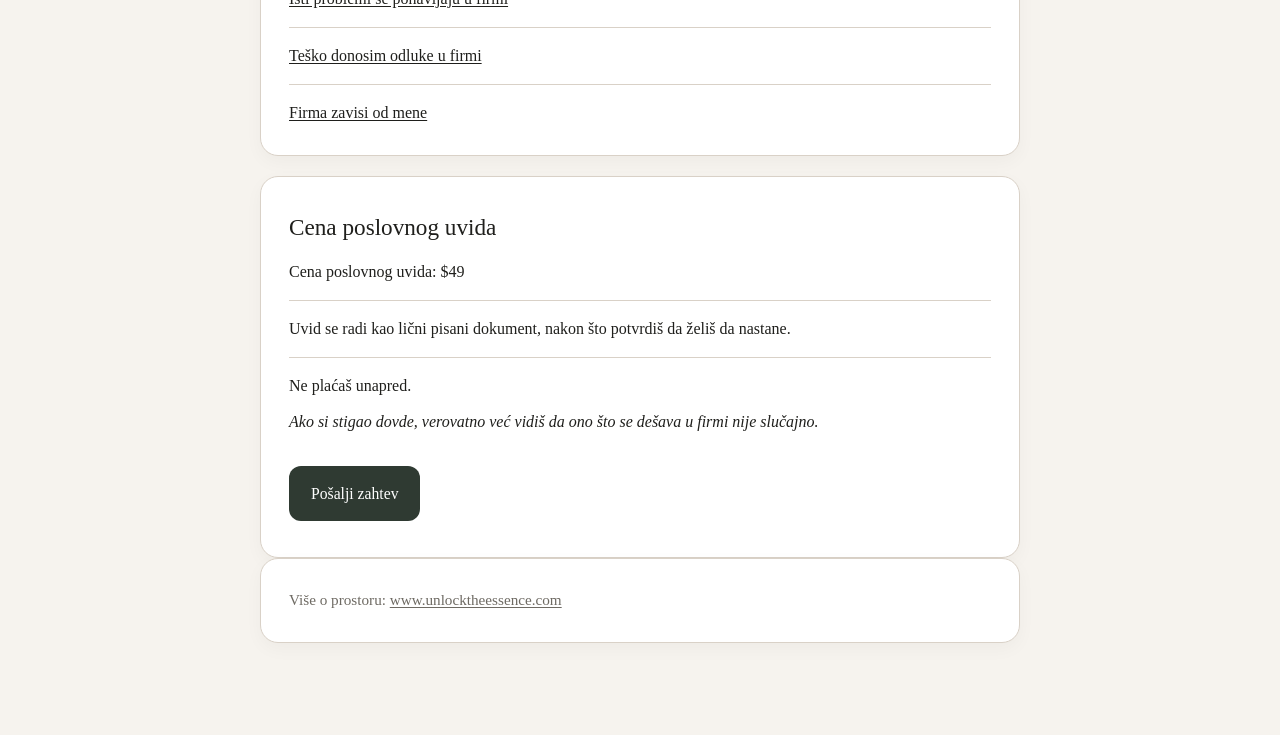
==== commit 333dc848: "Update index.html" ====
--- a/index.html
+++ b/index.html
@@ -106,6 +106,18 @@
       </div>
     </section>
 
+    <section class="section">
+      <h2>Prepoznaj gde se firma trenutno nalazi</h2>
+
+      <div class="card">
+        <p><a href="/firma-bez-pravca.html">Firma nema jasan pravac</a></p>
+        <p><a href="/zastoj-u-firmi.html">Firma stoji u mestu</a></p>
+        <p><a href="/ponavljanje-problema.html">Isti problemi se ponavljaju u firmi</a></p>
+        <p><a href="/nejasne-odluke.html">Teško donosim odluke u firmi</a></p>
+        <p><a href="/firma-zavisi-od-mene.html">Firma zavisi od mene</a></p>
+      </div>
+    </section>
+
     <section class="ctaBlock">
       <h2>Cena poslovnog uvida</h2>
 
@@ -123,7 +135,7 @@
         Ako si stigao dovde, verovatno već vidiš da ono što se dešava u firmi nije slučajno.
       </p>
 
-      <a class="button" href="https://uvid.unlocktheessence.com/#biznis">
+      <a class="button" href="https://zahtev.unlocktheessence.com/">
         Pošalji zahtev
       </a>
     </section>
